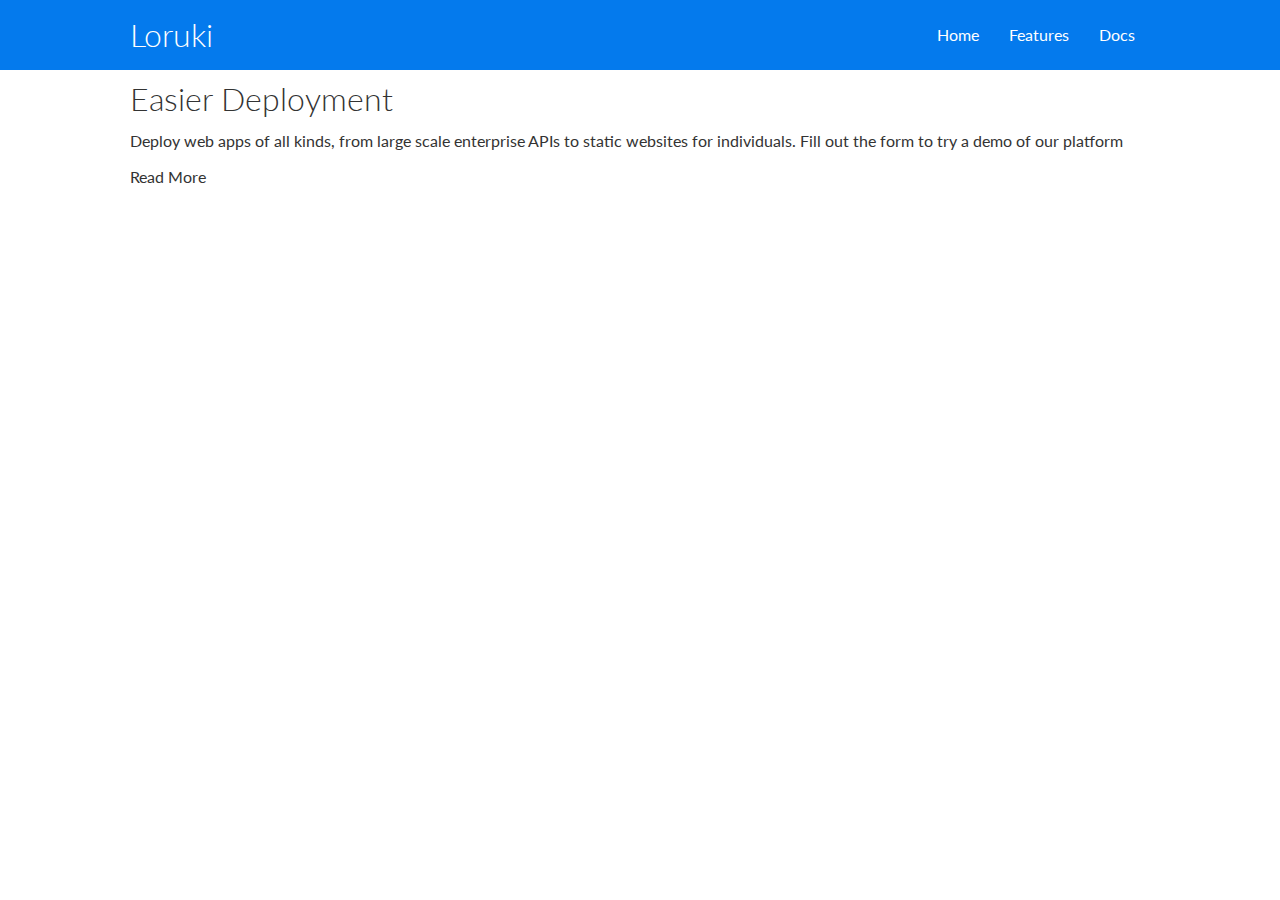
==== index.html @ 88eb0a91 "Added CSS for navbar + html for showcase section" ====
<!DOCTYPE html>
<html lang="en">
  <head>
    <meta charset="UTF-8" />
    <meta http-equiv="X-UA-Compatible" content="IE=edge" />
    <meta name="viewport" content="width=device-width, initial-scale=1.0" />
    <link
      rel="stylesheet"
      href="https://cdnjs.cloudflare.com/ajax/libs/font-awesome/6.4.0/css/all.min.css"
      integrity="sha512-iecdLmaskl7CVkqkXNQ/ZH/XLlvWZOJyj7Yy7tcenmpD1ypASozpmT/E0iPtmFIB46ZmdtAc9eNBvH0H/ZpiBw=="
      crossorigin="anonymous"
      referrerpolicy="no-referrer"
    />
    <link rel="stylesheet" href="./css/style.css" />
    <title>Loruki | Cloud hosting for everyone</title>
  </head>
  <body>
    <!-- Navbar -->
    <div class="navbar">
      <div class="container flex">
        <h1 class="logo">Loruki</h1>
        <nav>
          <ul>
            <li><a href="index.html">Home</a></li>
            <li><a href="features.html">Features</a></li>
            <li><a href="docs.html">Docs</a></li>
          </ul>
        </nav>
      </div>
    </div>

    <!-- Shovcase -->
    <section class="showcase">
      <div class="container grid">
        <div class="showcase-text">
          <h1>Easier Deployment</h1>
          <p>
            Deploy web apps of all kinds, from large scale enterprise APIs to
            static websites for individuals. Fill out the form to try a demo of
            our platform
          </p>
          <a href="features.html" class="btn btn-outline">Read More</a>
        </div>
      </div>
    </section>
  </body>
</html>
---- css/style.css ----
@import url('https://fonts.googleapis.com/css2?family=Lato:wght@300&display=swap');

/* ============== BASE STYLES ============== */
* {
    box-sizing: border-box;
    padding: 0;
    margin: 0;
}

body {
    font-family: 'Lato', sans-serif;
    color: #333;
    line-height: 1.6;
}

ul {
    list-style-type: none;
}

a {
    text-decoration: none;
    color: #333;
}

h1, h2 {
    font-weight: 300;
    line-height: 1.2;
    margin: 10px 0;
}

p {
    margin: 10px 0;
}

img {
    width: 100%;
}

/* ============== NAVBAR ============== */

.navbar {
    background-color: #047aed;
    color: #fff;
    height: 70px;
}

.navbar .flex {
    justify-content: space-between;
}

.navbar ul {
    display: flex;
}

.navbar a {
    color: #fff;
    padding: 10px;
    margin: 0 5px;
}

.navbar a:hover {
    border-bottom: 2px #fff solid;
}

.container {
    max-width: 1100px;
    margin: 0 auto;
    overflow: auto;
    padding: 0 40px;
}

.flex {
    display: flex;
    justify-content: center;
    align-items: center;
    height: 100%;
}
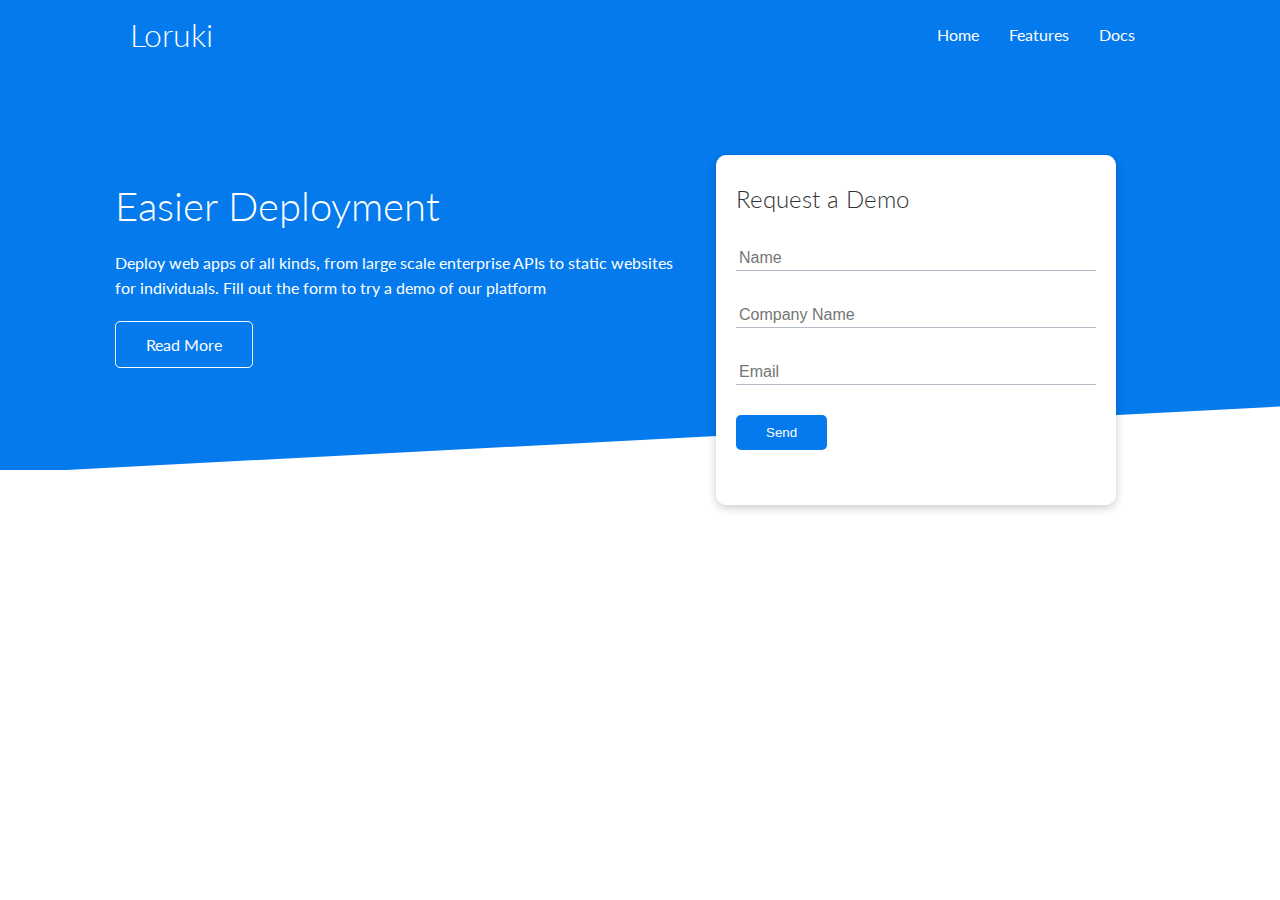
==== commit f2456858: "Added CSS for showcase section" ====
--- a/index.html
+++ b/index.html
@@ -41,6 +41,27 @@
           </p>
           <a href="features.html" class="btn btn-outline">Read More</a>
         </div>
+
+        <div class="showcase-form card">
+          <h2>Request a Demo</h2>
+          <form>
+            <div class="form-control">
+              <input type="text" name="name" placeholder="Name" required />
+            </div>
+            <div class="form-control">
+              <input
+                type="text"
+                name="company"
+                placeholder="Company Name"
+                required
+              />
+            </div>
+            <div class="form-control">
+              <input type="email" name="email" placeholder="Email" required />
+            </div>
+            <input type="submit" value="Send" class="btn btn-primary" />
+          </form>
+        </div>
       </div>
     </section>
   </body>
--- a/css/style.css
+++ b/css/style.css
@@ -1,4 +1,9 @@
 @import url('https://fonts.googleapis.com/css2?family=Lato:wght@300&display=swap');
+
+/* we can set custom properties in a CSS like our primary color below */
+:root {
+    --primary-color: #047aed;       
+}
 
 /* ============== BASE STYLES ============== */
 * {
@@ -39,7 +44,7 @@
 /* ============== NAVBAR ============== */
 
 .navbar {
-    background-color: #047aed;
+    background-color: var(--primary-color);
     color: #fff;
     height: 70px;
 }
@@ -62,11 +67,105 @@
     border-bottom: 2px #fff solid;
 }
 
+/* ============== SHOWCASE ============== */
+.showcase {
+    height: 400px;
+    background-color: var(--primary-color);
+    color: #fff;
+    position: relative;
+}
+
+.showcase h1 {
+    font-size: 40px;
+}
+
+.showcase p {
+    margin: 20px 0;
+}
+
+.showcase .grid {
+    overflow: visible;
+    grid-template-columns: 55% 45%;
+    gap: 30px;
+}
+
+.showcase-form {
+    position: relative;
+    top: 60px;
+    height: 350px;
+    width: 400px;
+    padding: 40px;
+    z-index: 100;
+    /* justify-self: flex-end; */
+}
+
+.showcase-form .form-control {
+    margin: 30px 0;
+}
+
+.showcase-form input[type='text'],
+.showcase-form input[type='email'] {
+    border: 0;
+    border-bottom: 1px solid #b4becb;
+    width: 100%;
+    padding: 3px;
+    font-size: 16px;
+}
+
+.showcase-form input:focus {
+    outline: none;
+}
+
+.showcase::after {
+    content: '';
+    position: absolute;
+    height: 100px;
+    bottom: -70px;
+    right: 0;
+    left: 0;
+    background: #fff;
+    transform: skewY(-3deg);
+    -webkit-transform: skewY(-3deg);
+    -moz-transform: skewY(-3deg);
+    -ms-transform: skewY(-3deg);
+}
+ 
+
+/* ============== UTILITIES ============== */
+
 .container {
     max-width: 1100px;
     margin: 0 auto;
     overflow: auto;
     padding: 0 40px;
+}
+
+.card {
+    background-color: #fff;
+    color: #333;
+    border-radius: 10px;
+    box-shadow: 0 3px 10px rgba(0, 0, 0, 0.2);
+    padding: 20px;
+    margin: 10px;
+}
+
+.btn {
+    display: inline-block;
+    padding: 10px 30px;
+    cursor: pointer;
+    background: var(--primary-color);
+    color: #fff;
+    border: none;
+    border-radius: 5px;
+}
+
+.btn-outline {
+    background-color: transparent;
+    border: 1px #fff solid;
+}
+
+.btn:hover {
+    transform: scale(0.98);
 }
 
 .flex {
@@ -76,4 +175,17 @@
     height: 100%;
 }
 
+.grid {
+    display: grid;
+    grid-template-columns: repeat(2, 1fr);
+    gap: 20px;
+    justify-content: center;
+    align-items: center;
+    height: 100%;
+}
 
+
+
+
+
+
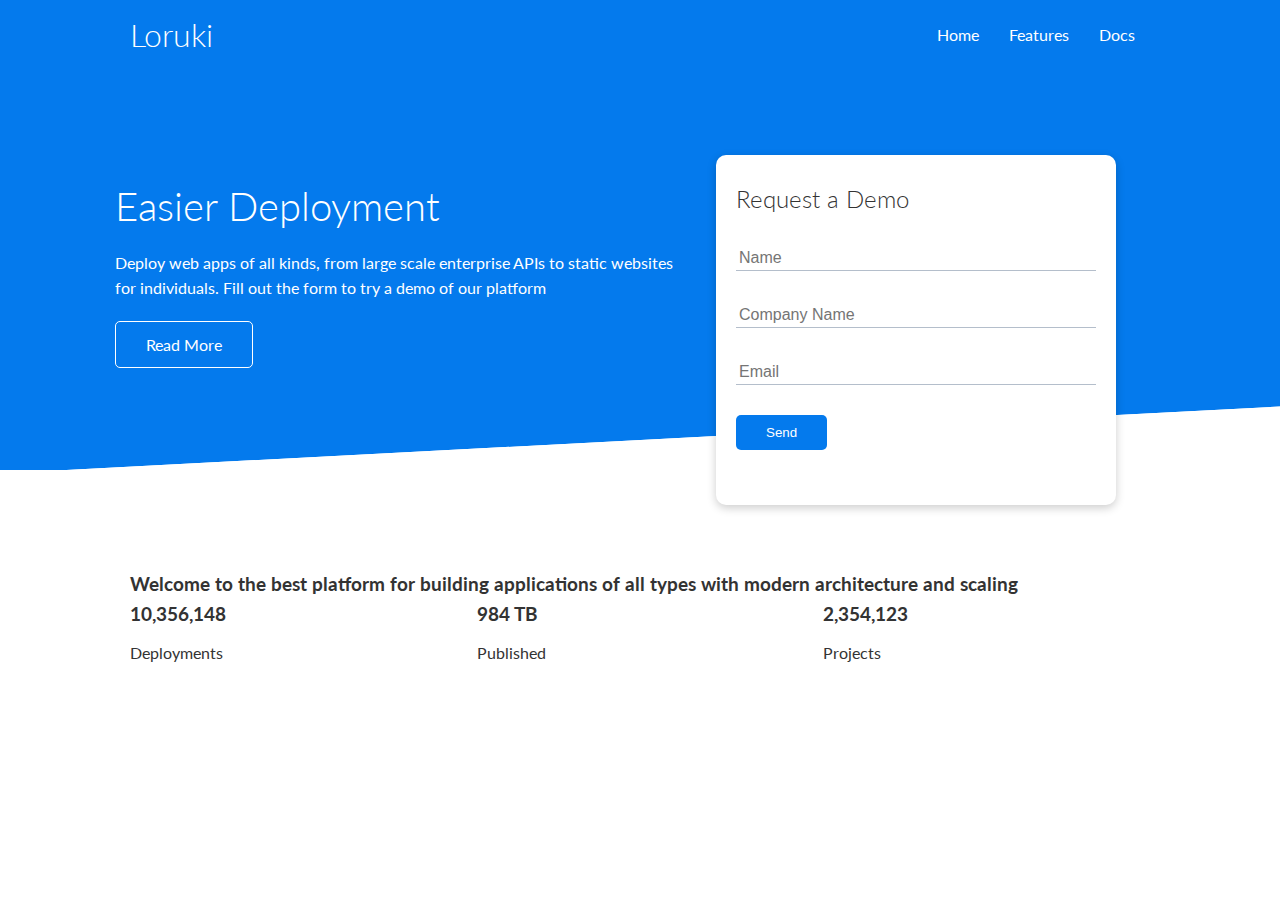
==== commit 22703c1f: "Added html for STATS section + created new css file for utility styles" ====
--- a/index.html
+++ b/index.html
@@ -12,6 +12,7 @@
       referrerpolicy="no-referrer"
     />
     <link rel="stylesheet" href="./css/style.css" />
+    <link rel="stylesheet" href="./css/utilities.css" />
     <title>Loruki | Cloud hosting for everyone</title>
   </head>
   <body>
@@ -64,5 +65,33 @@
         </div>
       </div>
     </section>
+
+    <!-- STATS -->
+    <section class="stats">
+      <div class="container">
+        <h3 class="stats-heading text-center my-1">
+          Welcome to the best platform for building applications of all types
+          with modern architecture and scaling
+        </h3>
+
+        <div class="grid grid-3 text-center my-4">
+          <div>
+            <i class="fas fa-server fa-3x"></i>
+            <h3>10,356,148</h3>
+            <p class="text-secondary">Deployments</p>
+          </div>
+          <div>
+            <i class="fas fa-upload fa-3x"></i>
+            <h3>984 TB</h3>
+            <p class="text-secondary">Published</p>
+          </div>
+          <div>
+            <i class="fas fa-project-diagram fa-3x"></i>
+            <h3>2,354,123</h3>
+            <p class="text-secondary">Projects</p>
+          </div>
+        </div>
+      </div>
+    </section>
   </body>
 </html>
--- a/css/style.css
+++ b/css/style.css
@@ -116,6 +116,7 @@
     outline: none;
 }
 
+.showcase::before,
 .showcase::after {
     content: '';
     position: absolute;
@@ -129,63 +130,18 @@
     -moz-transform: skewY(-3deg);
     -ms-transform: skewY(-3deg);
 }
+
+/* ============== STATS ============== */
+
+.stats {
+    padding-top: 100px;
+}
  
-
-/* ============== UTILITIES ============== */
-
-.container {
-    max-width: 1100px;
-    margin: 0 auto;
-    overflow: auto;
-    padding: 0 40px;
-}
-
-.card {
-    background-color: #fff;
-    color: #333;
-    border-radius: 10px;
-    box-shadow: 0 3px 10px rgba(0, 0, 0, 0.2);
-    padding: 20px;
-    margin: 10px;
-}
-
-.btn {
-    display: inline-block;
-    padding: 10px 30px;
-    cursor: pointer;
-    background: var(--primary-color);
-    color: #fff;
-    border: none;
-    border-radius: 5px;
-}
-
-.btn-outline {
-    background-color: transparent;
-    border: 1px #fff solid;
-}
-
-.btn:hover {
-    transform: scale(0.98);
-}
-
-.flex {
-    display: flex;
-    justify-content: center;
-    align-items: center;
-    height: 100%;
-}
-
-.grid {
-    display: grid;
-    grid-template-columns: repeat(2, 1fr);
-    gap: 20px;
-    justify-content: center;
-    align-items: center;
-    height: 100%;
-}
 
 
 
 
 
 
+
+
--- a/css/utilities.css
+++ b/css/utilities.css
@@ -0,0 +1,54 @@
+.container {
+    max-width: 1100px;
+    margin: 0 auto;
+    overflow: auto;
+    padding: 0 40px;
+}
+
+.card {
+    background-color: #fff;
+    color: #333;
+    border-radius: 10px;
+    box-shadow: 0 3px 10px rgba(0, 0, 0, 0.2);
+    padding: 20px;
+    margin: 10px;
+}
+
+.btn {
+    display: inline-block;
+    padding: 10px 30px;
+    cursor: pointer;
+    background: var(--primary-color);
+    color: #fff;
+    border: none;
+    border-radius: 5px;
+}
+
+.btn-outline {
+    background-color: transparent;
+    border: 1px #fff solid;
+}
+
+.btn:hover {
+    transform: scale(0.98);
+}
+
+.flex {
+    display: flex;
+    justify-content: center;
+    align-items: center;
+    height: 100%;
+}
+
+.grid {
+    display: grid;
+    grid-template-columns: repeat(2, 1fr);
+    gap: 20px;
+    justify-content: center;
+    align-items: center;
+    height: 100%;
+}
+
+.grid-3 {
+    grid-template-columns: repeat(3, 1fr);
+}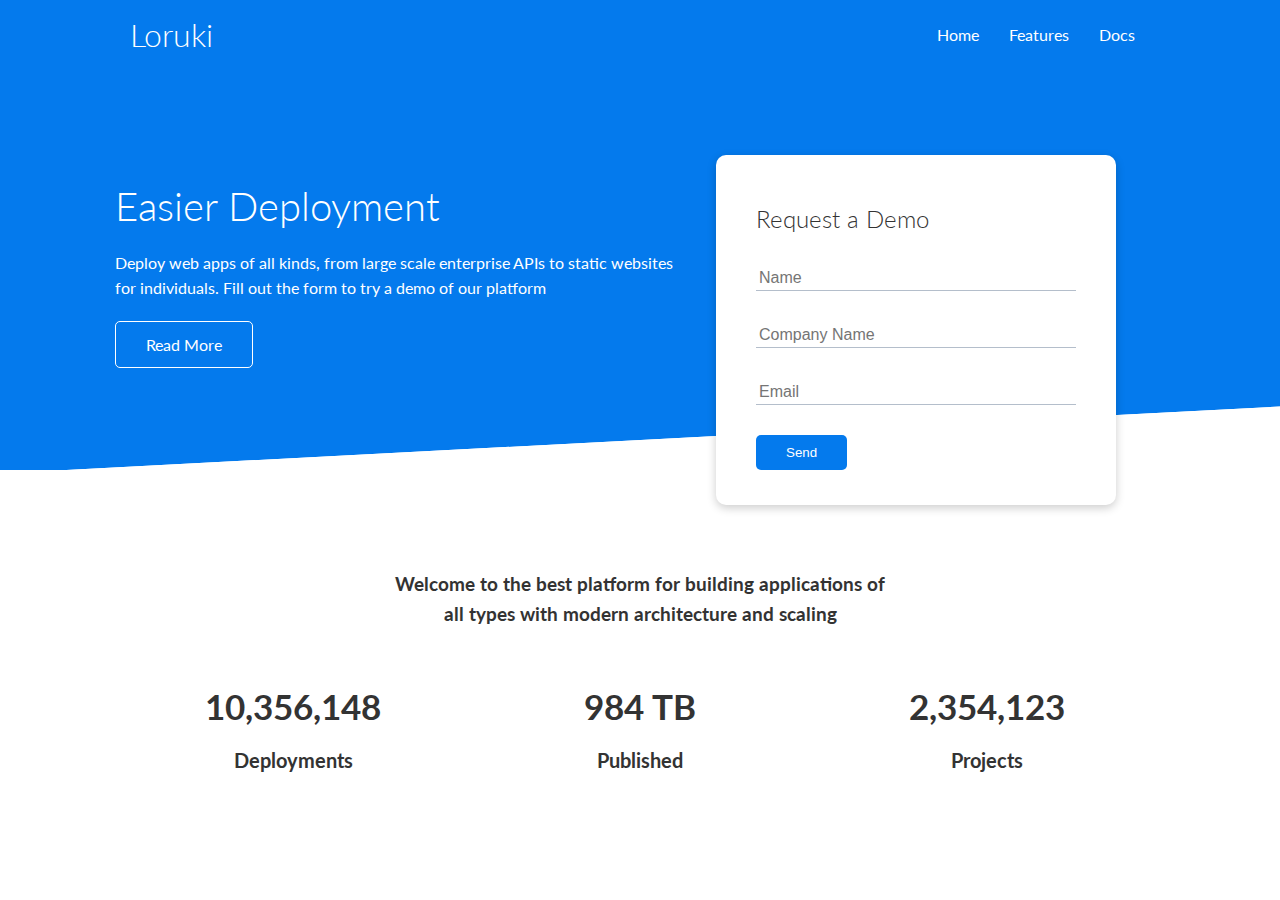
==== commit 1dec9d87: "Added CSS for STATS section + custom margin and padding classes" ====
--- a/index.html
+++ b/index.html
@@ -11,8 +11,8 @@
       crossorigin="anonymous"
       referrerpolicy="no-referrer"
     />
+    <link rel="stylesheet" href="./css/utilities.css" />
     <link rel="stylesheet" href="./css/style.css" />
-    <link rel="stylesheet" href="./css/utilities.css" />
     <title>Loruki | Cloud hosting for everyone</title>
   </head>
   <body>
--- a/css/utilities.css
+++ b/css/utilities.css
@@ -33,6 +33,10 @@
     transform: scale(0.98);
 }
 
+.text-center {
+    text-align: center;
+}
+
 .flex {
     display: flex;
     justify-content: center;
@@ -51,4 +55,88 @@
 
 .grid-3 {
     grid-template-columns: repeat(3, 1fr);
+}
+
+/* MARGIN */
+
+.my-1 {
+    margin: 1rem 0;
+}
+
+.my-2 {
+    margin: 1.5rem 0; 
+}
+
+.my-3 {
+    margin: 2rem 0;
+}
+
+.my-4 {
+    margin: 3rem 0;
+}
+
+.my-5 {
+    margin: 4rem 0;
+}
+
+.m-1 {
+    margin: 1rem;
+}
+
+.m-2 {
+    margin: 1.5rem; 
+}
+
+.m-3 {
+    margin: 2rem;
+}
+
+.m-4 {
+    margin: 3rem;
+}
+
+.m-5 {
+    margin: 4rem;
+}
+
+/* PADDING */
+
+.py-1 {
+    padding: 1rem 0;
+}
+
+.py-2 {
+    padding: 1.5rem 0; 
+}
+
+.py-3 {
+    padding: 2rem 0;
+}
+
+.py-4 {
+    padding: 3rem 0;
+}
+
+.py-5 {
+    padding: 4rem 0;
+}
+
+.p1 {
+    padding: 1rem;
+}
+
+.p2 {
+    padding: 1.5rem; 
+}
+
+.p3 {
+    padding: 2rem;
+}
+
+.p4 {
+    padding: 3rem;
+}
+
+.p5 {
+    padding: 4rem;
 }--- a/css/style.css
+++ b/css/style.css
@@ -137,6 +137,19 @@
     padding-top: 100px;
 }
  
+.stats-heading {
+    max-width: 500px;
+    margin: auto;
+}
+
+.stats .grid h3 {
+    font-size: 35px;
+}
+
+.stats .grid p {
+    font-size: 20px;
+    font-weight: bold;
+}
 
 
 
@@ -145,3 +158,4 @@
 
 
 
+
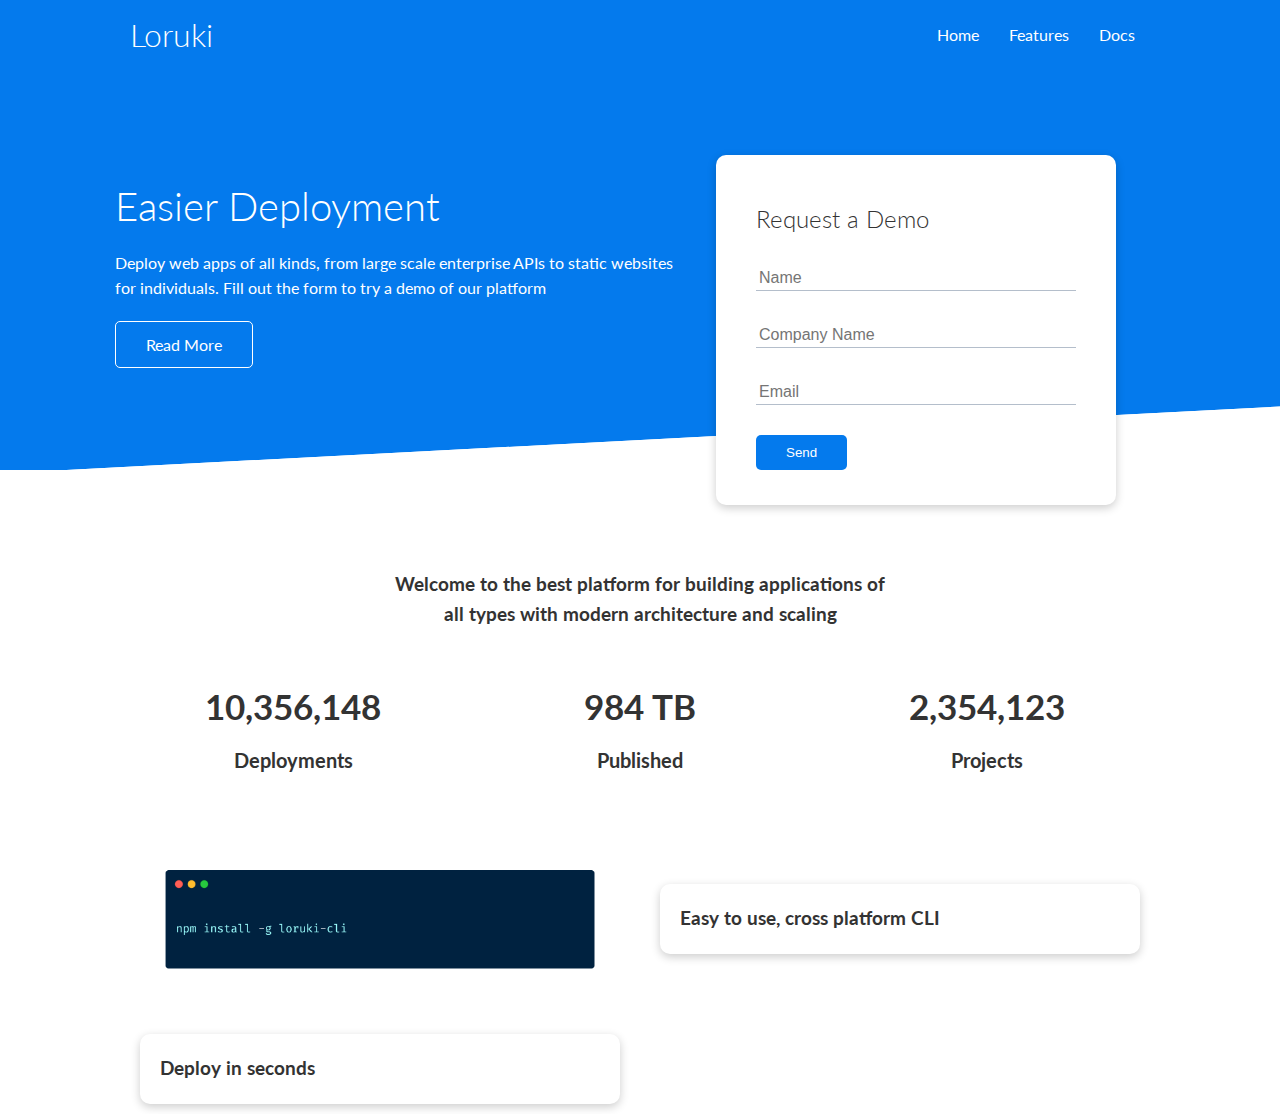
==== commit 57ad9bcd: "html for Cli section added" ====
--- a/index.html
+++ b/index.html
@@ -93,5 +93,18 @@
         </div>
       </div>
     </section>
+
+    <!-- Cli -->
+    <section class="cli">
+      <div class="container grid">
+        <img src="images/cli.png" alt="image of CLI" />
+        <div class="card">
+          <h3>Easy to use, cross platform CLI</h3>
+        </div>
+        <div class="card">
+          <h3>Deploy in seconds</h3>
+        </div>
+      </div>
+    </section>
   </body>
 </html>
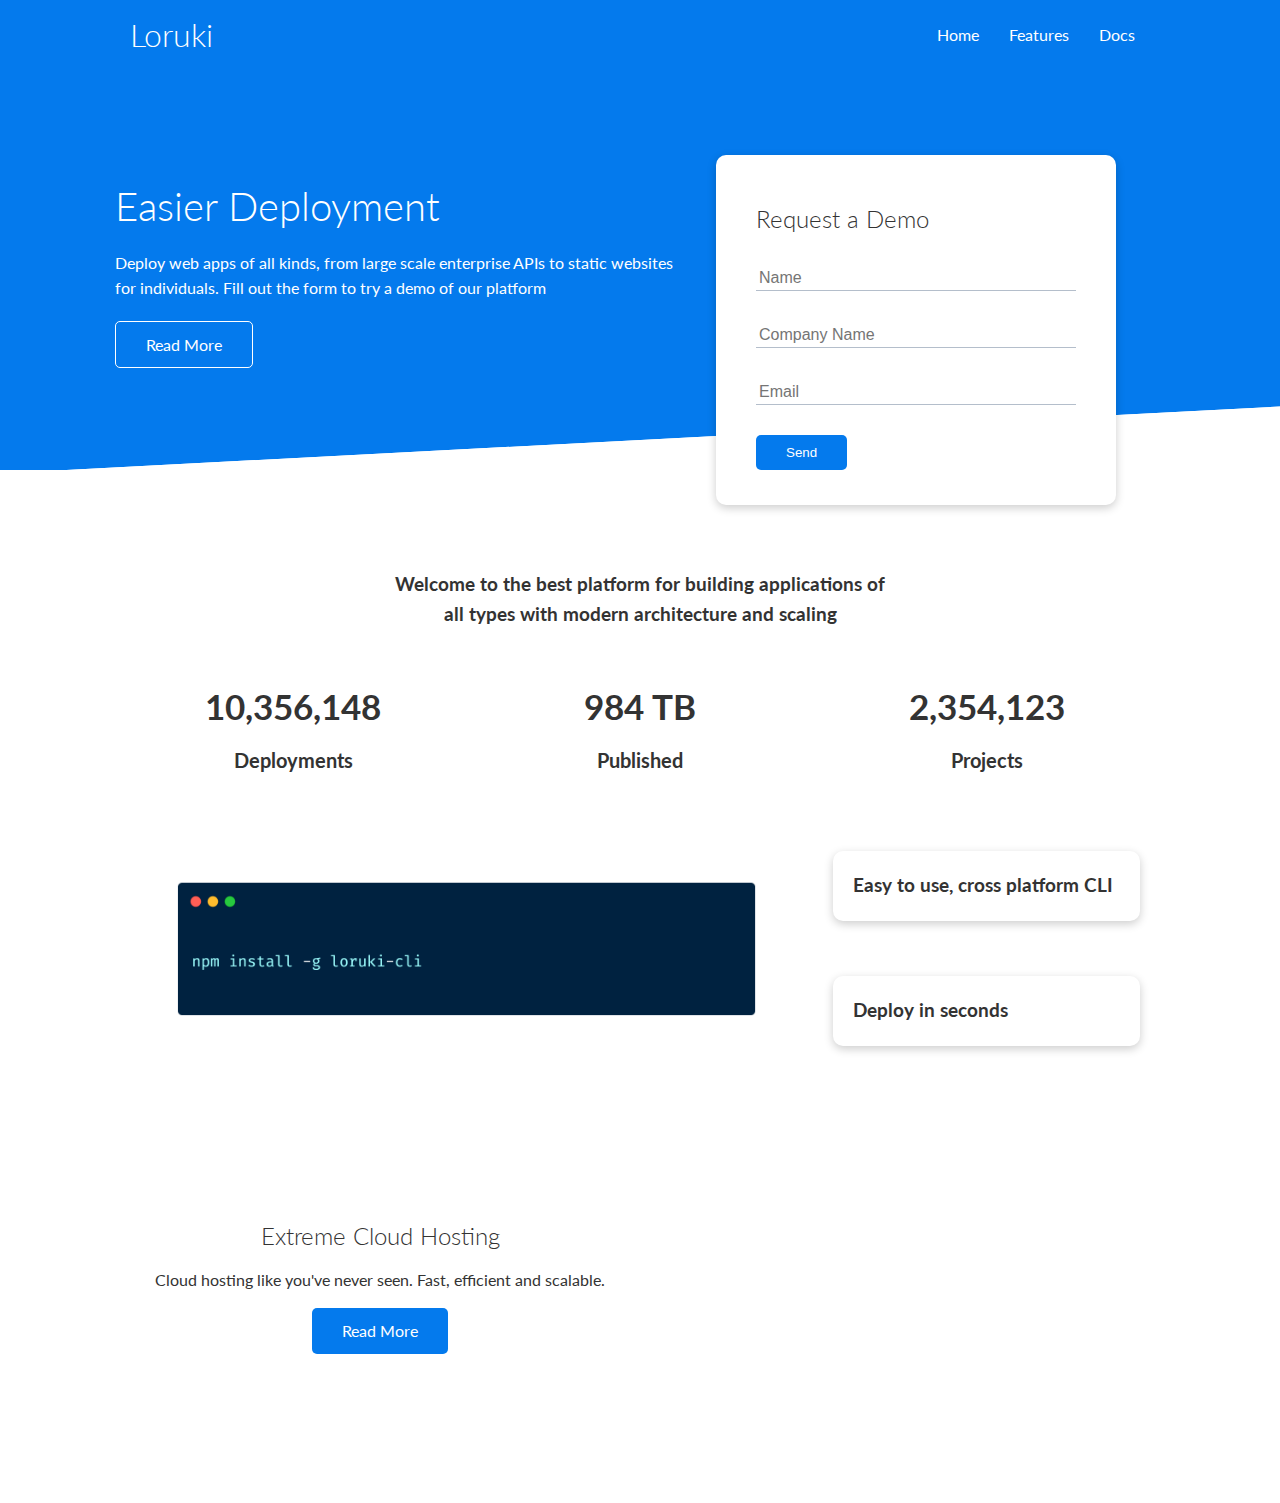
==== commit 7b7bb549: "Added html for Cloud section" ====
--- a/index.html
+++ b/index.html
@@ -106,5 +106,19 @@
         </div>
       </div>
     </section>
+
+    <!-- Cloud -->
+    <section class="cloud bg-primary my-2 py-2">
+      <div class="container grid">
+        <div class="text-center">
+          <h2 class="lg">Extreme Cloud Hosting</h2>
+          <p class="lead my-1">
+            Cloud hosting like you've never seen. Fast, efficient and scalable.
+          </p>
+          <a href="features.html" class="btn btn-dark">Read More</a>
+        </div>
+        <img src="images/cloud.png" alt="image of cloud" />
+      </div>
+    </section>
   </body>
 </html>
--- a/css/style.css
+++ b/css/style.css
@@ -151,11 +151,57 @@
     font-weight: bold;
 }
 
-
-
-
-
-
-
-
-
+/* ============== CLI ============== */
+
+.cli .grid {
+    grid-template-columns: repeat(3, 1fr);
+    grid-template-rows: repeat(2, 1fr);
+}
+
+/* select any element which is first child of class grid inside class cli (image in our case) */
+.cli .grid > *:first-child {
+    grid-column: 1 / span 2;
+    grid-row: 1 / span 2;
+}
+
+
+
+
+
+
+
+
+
+
+
+
+
+
+
+
+
+
+
+
+
+
+
+
+
+
+
+
+
+
+
+
+
+
+
+
+
+
+
+
+
+
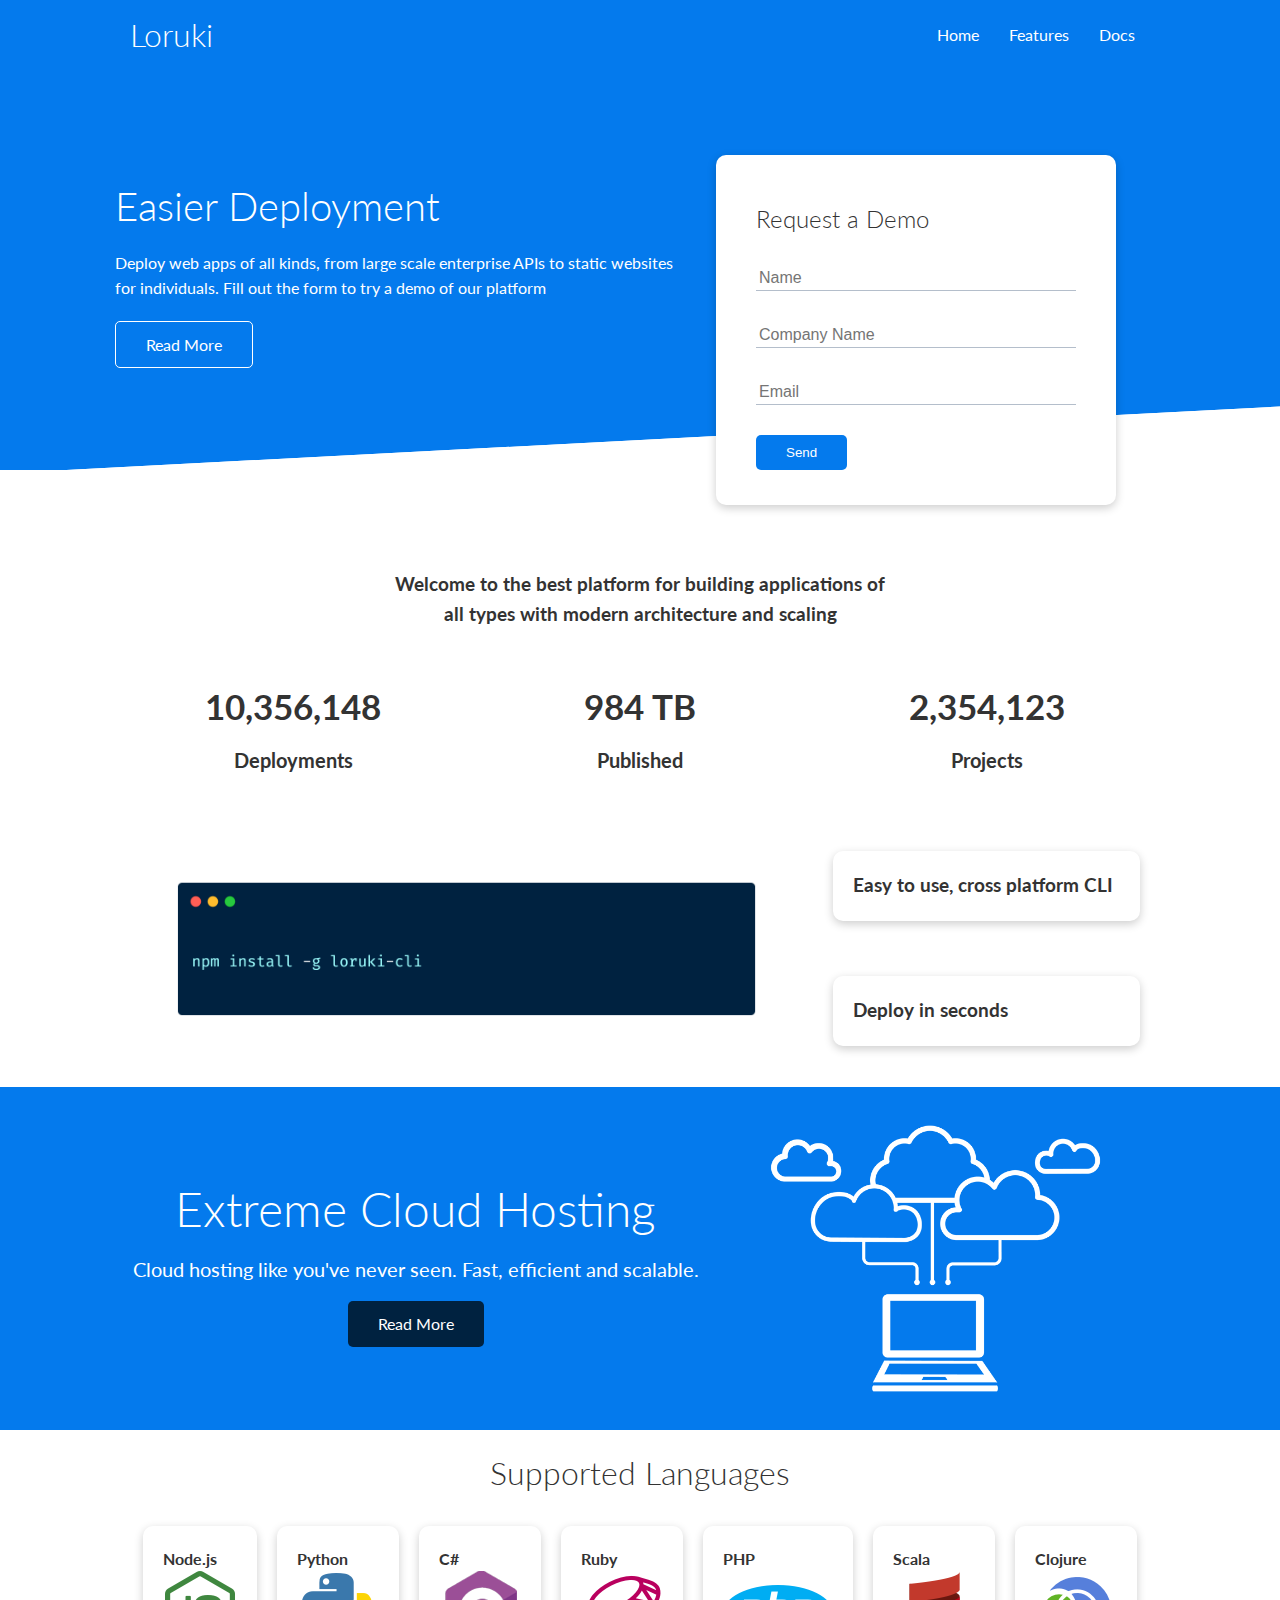
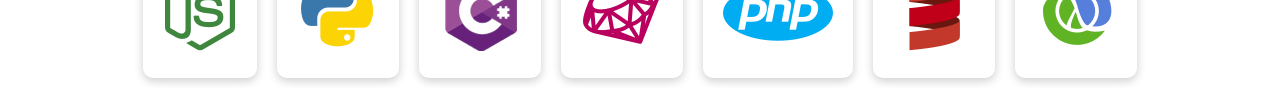
==== commit b35f4d36: "Added HTML for 'languages' section" ====
--- a/index.html
+++ b/index.html
@@ -120,5 +120,40 @@
         <img src="images/cloud.png" alt="image of cloud" />
       </div>
     </section>
+
+    <!-- Languages -->
+    <section class="languages">
+      <h2 class="md text-center my-2">Supported Languages</h2>
+      <div class="container flex">
+        <div class="card">
+          <h4>Node.js</h4>
+          <img src="images/logos/node.png" alt="node.js logo" />
+        </div>
+        <div class="card">
+          <h4>Python</h4>
+          <img src="images/logos/python.png" alt="python logo" />
+        </div>
+        <div class="card">
+          <h4>C#</h4>
+          <img src="images/logos/csharp.png" alt="c sharp logo" />
+        </div>
+        <div class="card">
+          <h4>Ruby</h4>
+          <img src="images/logos/ruby.png" alt="ruby logo" />
+        </div>
+        <div class="card">
+          <h4>PHP</h4>
+          <img src="images/logos/php.png" alt="php logo" />
+        </div>
+        <div class="card">
+          <h4>Scala</h4>
+          <img src="images/logos/scala.png" alt="scala logo" />
+        </div>
+        <div class="card">
+          <h4>Clojure</h4>
+          <img src="images/logos/clojure.png" alt="clojure logo" />
+        </div>
+      </div>
+    </section>
   </body>
 </html>
--- a/css/utilities.css
+++ b/css/utilities.css
@@ -32,6 +32,53 @@
 .btn:hover {
     transform: scale(0.98);
 }
+
+/* Backgrounds and colored buttons */
+.bg-primary, 
+.btn-primary {
+    background-color: var(--primary-color);
+    color: #fff;
+}
+
+.bg-secondary, 
+.btn-secondary {
+    background-color: var(--secondary-color);
+    color: #fff;
+}
+
+.bg-dark, 
+.btn-dark {
+    background-color: var(--dark-color);
+    color: #fff;
+}
+
+.bg-light, 
+.btn-light {
+    background-color: var(--light-color);
+    color: #333;
+}
+
+/* Text sizes */
+.lead {
+    font-size: 20px;
+}
+
+.sm {
+    font-size: 1rem;
+}
+
+.md {
+    font-size: 2rem;
+}
+
+.lg {
+    font-size: 3rem;
+}
+
+.xl {
+    font-size: 4rem;;
+}
+
 
 .text-center {
     text-align: center;
--- a/css/style.css
+++ b/css/style.css
@@ -2,7 +2,10 @@
 
 /* we can set custom properties in a CSS like our primary color below */
 :root {
-    --primary-color: #047aed;       
+    --primary-color: #047aed; 
+    --secondary-color: #1c3fa8;
+    --dark-color: #002240;
+    --light-color: #f4f4f4;      
 }
 
 /* ============== BASE STYLES ============== */
@@ -164,44 +167,51 @@
     grid-row: 1 / span 2;
 }
 
-
-
-
-
-
-
-
-
-
-
-
-
-
-
-
-
-
-
-
-
-
-
-
-
-
-
-
-
-
-
-
-
-
-
-
-
-
-
-
-
-
+/* ============== CLOUD ============== */
+
+.cloud .grid {
+    grid-template-columns: 4fr 3fr;
+}
+
+
+
+
+
+
+
+
+
+
+
+
+
+
+
+
+
+
+
+
+
+
+
+
+
+
+
+
+
+
+
+
+
+
+
+
+
+
+
+
+
+
+
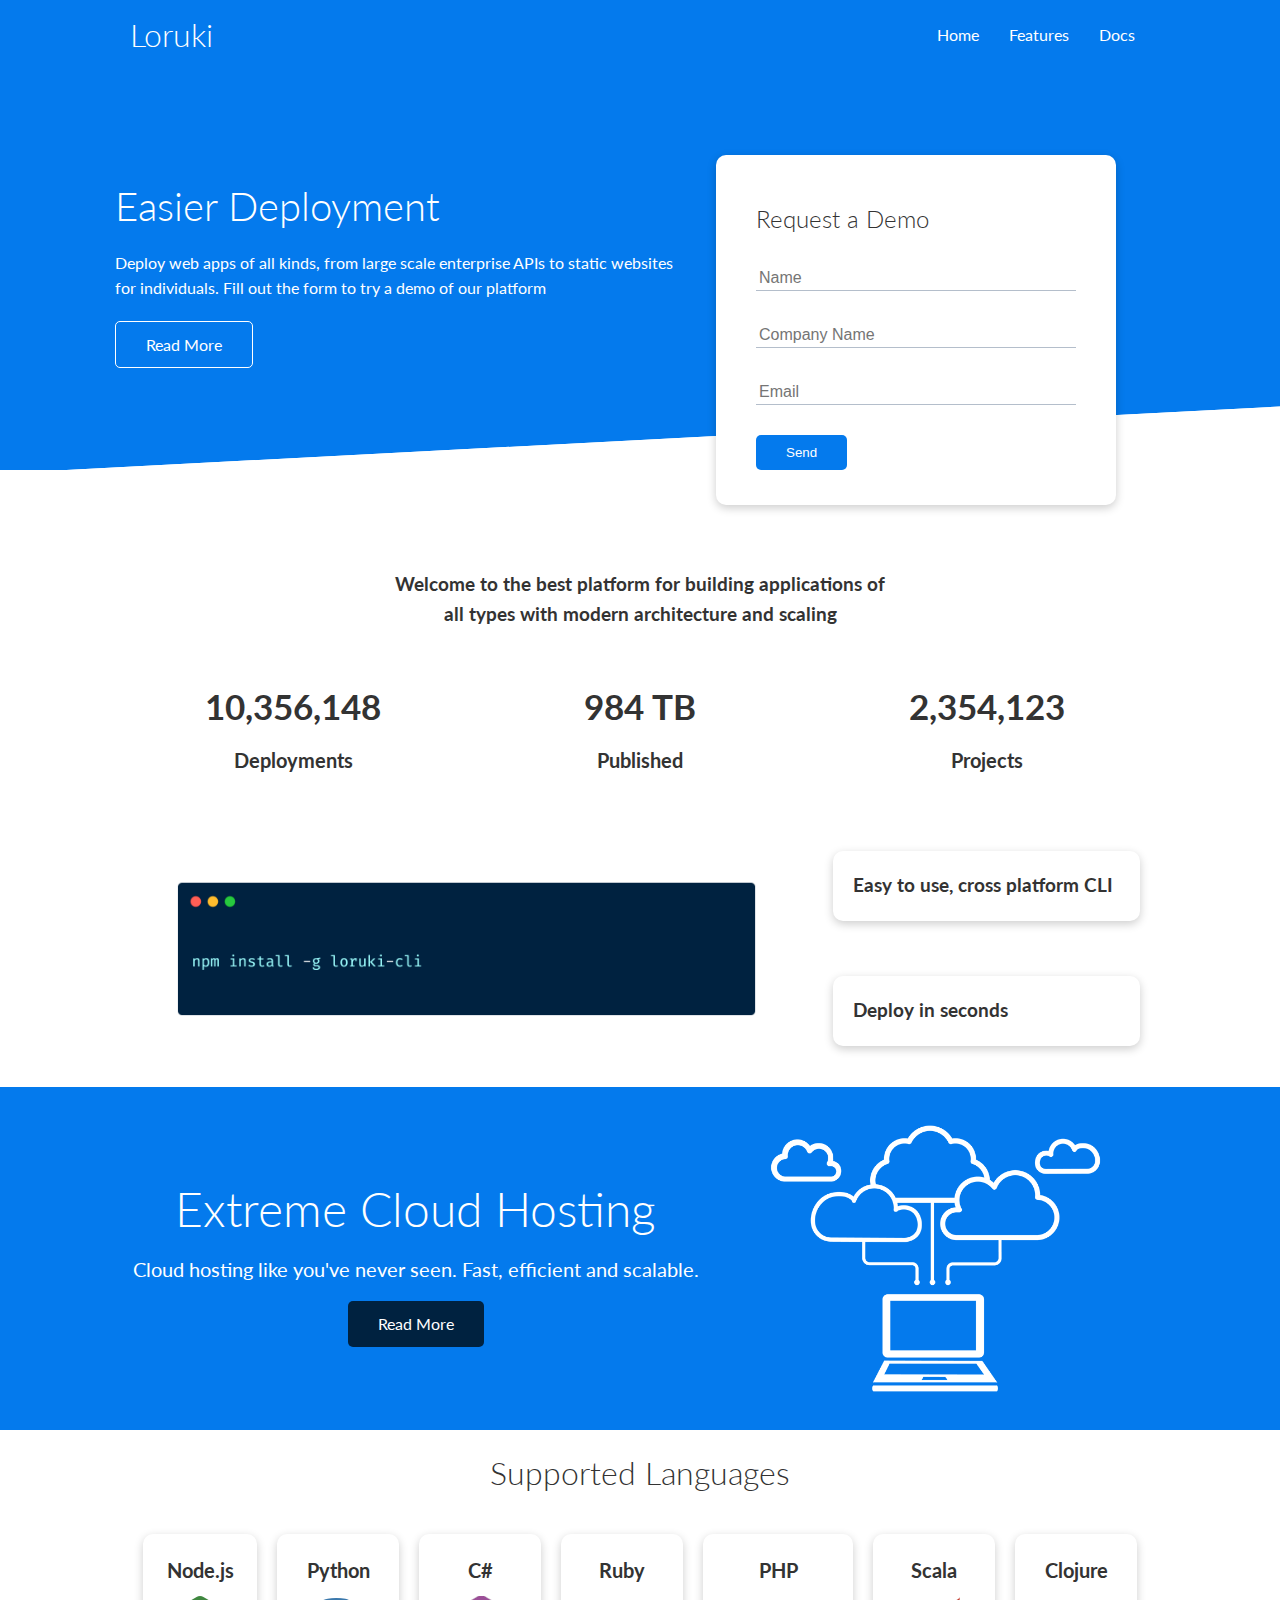
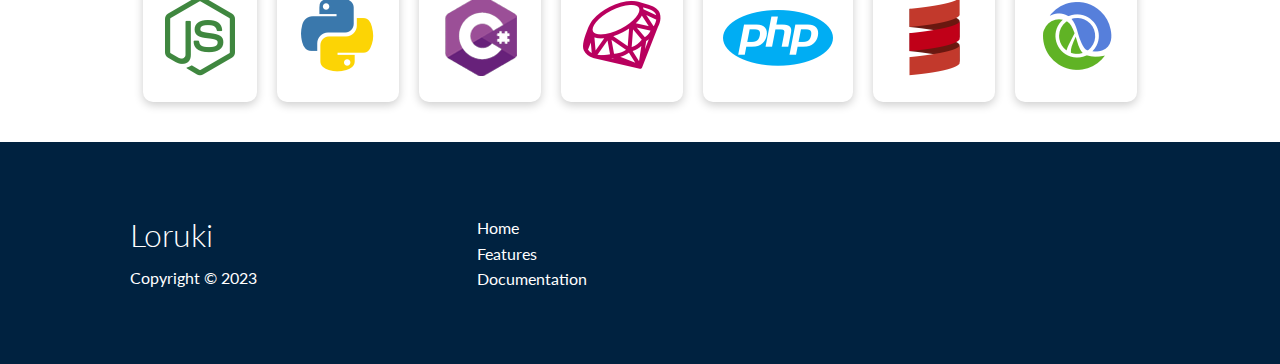
==== commit 5ff6b73d: "Added footer on a homepage" ====
--- a/index.html
+++ b/index.html
@@ -155,5 +155,30 @@
         </div>
       </div>
     </section>
+
+    <!-- Footer -->
+    <footer class="footer bg-dark py-5">
+      <div class="container grid grid-3">
+        <div>
+          <h1>Loruki</h1>
+          <p>Copyright &copy; 2023</p>
+        </div>
+
+        <nav>
+          <ul>
+            <li><a href="index.html">Home</a></li>
+            <li><a href="features.html">Features</a></li>
+            <li><a href="docs.html">Documentation</a></li>
+          </ul>
+        </nav>
+
+        <div class="social">
+          <a href="#"><i class="fab fa-github fa-2x"></i></a>
+          <a href="#"><i class="fab fa-facebook fa-2x"></i></a>
+          <a href="#"><i class="fab fa-instagram fa-2x"></i></a>
+          <a href="#"><i class="fab fa-twitter fa-2x"></i></a>
+        </div>
+      </div>
+    </footer>
   </body>
 </html>
--- a/css/utilities.css
+++ b/css/utilities.css
@@ -56,6 +56,15 @@
 .btn-light {
     background-color: var(--light-color);
     color: #333;
+}
+
+.bg-primary a, 
+.btn-primary a,
+.bg-secondary a, 
+.btn-secondary a,
+.bg-dark a, 
+.btn-dark a {
+    color: #fff;
 }
 
 /* Text sizes */
--- a/css/style.css
+++ b/css/style.css
@@ -173,45 +173,72 @@
     grid-template-columns: 4fr 3fr;
 }
 
-
-
-
-
-
-
-
-
-
-
-
-
-
-
-
-
-
-
-
-
-
-
-
-
-
-
-
-
-
-
-
-
-
-
-
-
-
-
-
-
-
-
+/* ============== LANGUAGES ============== */
+.languages .flex {
+    flex-wrap: wrap;
+}
+
+.languages .card {
+    text-align: center;
+    margin: 18px 10px 40px;
+    transition: transform 0.2s;
+}
+
+.languages .card h4 {
+    font-size: 20px;
+    margin-bottom: 10px;
+}
+
+.languages .card:hover {
+    transform: translateY(-15px);
+}
+
+/* ============== FOOTER ============== */
+.footer .social a {
+    margin: 0 10px;
+}
+
+
+
+
+
+
+
+
+
+
+
+
+
+
+
+
+
+
+
+
+
+
+
+
+
+
+
+
+
+
+
+
+
+
+
+
+
+
+
+
+
+
+
+
+
